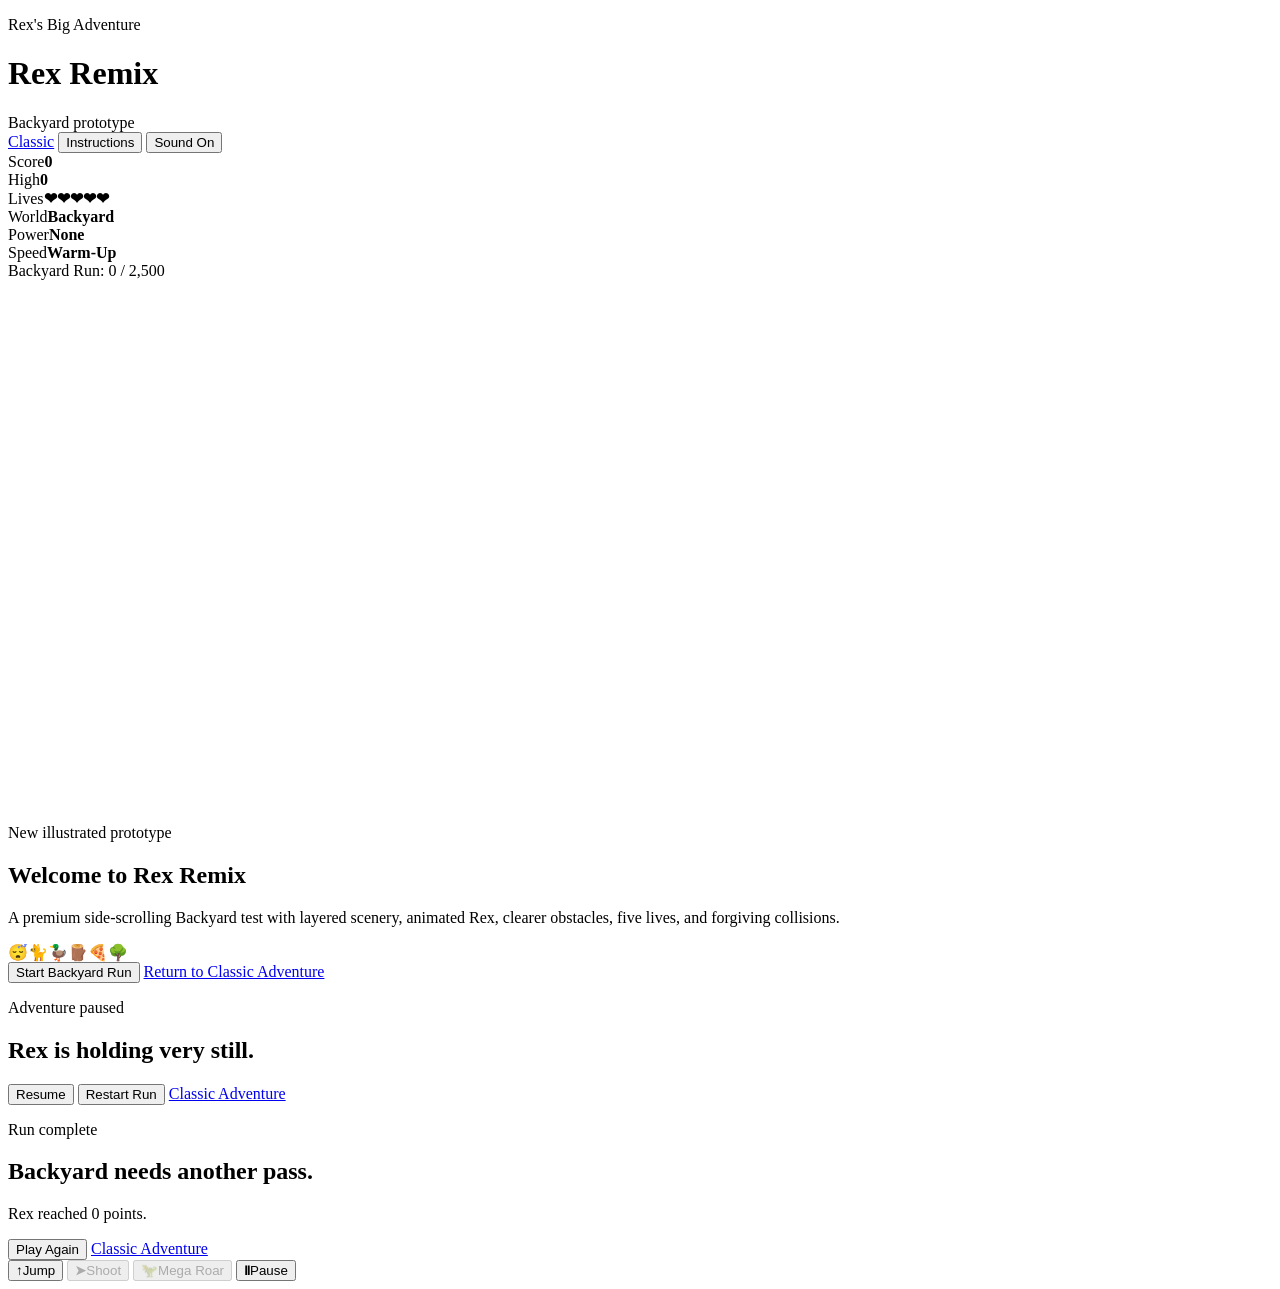
==== remix/index.html @ 576f254c "Add Rex Remix prototype page" ====
<!doctype html>
<html lang="en">
<head>
  <meta charset="utf-8">
  <meta name="viewport" content="width=device-width,initial-scale=1,maximum-scale=1,viewport-fit=cover">
  <meta name="theme-color" content="#08213a">
  <meta name="apple-mobile-web-app-capable" content="yes">
  <meta name="apple-mobile-web-app-status-bar-style" content="black-translucent">
  <meta name="description" content="Rex Remix is a premium illustrated side-scrolling adventure in the Dino Cat Dash universe.">
  <link rel="stylesheet" href="./remix.css?v=0.1.0">
  <title>Dino Cat Dash: Rex Remix</title>
</head>
<body>
  <main class="remix-shell">
    <header class="remix-top">
      <div class="brand">
        <p>Rex's Big Adventure</p>
        <h1>Rex Remix</h1>
        <span>Backyard prototype</span>
      </div>
      <div class="top-actions">
        <a class="classic-link" href="../">Classic</a>
        <button id="instructionsBtn" type="button" aria-haspopup="dialog">Instructions</button>
        <button id="soundBtn" type="button" aria-pressed="true">Sound On</button>
      </div>
    </header>

    <section class="remix-hud" aria-label="Game status">
      <div><span>Score</span><strong id="score">0</strong></div>
      <div><span>High</span><strong id="high">0</strong></div>
      <div><span>Lives</span><strong id="lives" aria-label="5 lives">❤❤❤❤❤</strong></div>
      <div><span>World</span><strong>Backyard</strong></div>
      <div><span>Power</span><strong id="power">None</strong></div>
      <div><span>Speed</span><strong id="speed">Warm-Up</strong></div>
    </section>

    <section class="mission" aria-label="Prototype progress">
      <div><span id="missionText">Backyard Run: 0 / 2,500</span><b><i id="missionBar"></i></b></div>
    </section>

    <section class="game-frame">
      <canvas id="remixGame" width="960" height="540" aria-label="Rex Remix side-scrolling game"></canvas>

      <div id="startOverlay" class="overlay visible">
        <section class="overlay-card hero-card">
          <span class="new-badge">New illustrated prototype</span>
          <h2>Welcome to Rex Remix</h2>
          <p>A premium side-scrolling Backyard test with layered scenery, animated Rex, clearer obstacles, five lives, and forgiving collisions.</p>
          <div class="preview-row" aria-hidden="true">
            <span>😴🐈</span><span>🦆</span><span>🪵</span><span>🍕</span><span>🌳</span>
          </div>
          <button id="startBtn" class="primary" type="button">Start Backyard Run</button>
          <a href="../" class="secondary-link">Return to Classic Adventure</a>
        </section>
      </div>

      <div id="pauseOverlay" class="overlay">
        <section class="overlay-card compact">
          <p class="eyebrow">Adventure paused</p>
          <h2>Rex is holding very still.</h2>
          <button id="resumeBtn" class="primary" type="button">Resume</button>
          <button id="restartBtn" class="secondary" type="button">Restart Run</button>
          <a href="../" class="secondary-link">Classic Adventure</a>
        </section>
      </div>

      <div id="gameOverOverlay" class="overlay">
        <section class="overlay-card compact">
          <p class="eyebrow">Run complete</p>
          <h2 id="gameOverTitle">Backyard needs another pass.</h2>
          <p id="gameOverMessage">Rex reached 0 points.</p>
          <button id="playAgainBtn" class="primary" type="button">Play Again</button>
          <a href="../" class="secondary-link">Classic Adventure</a>
        </section>
      </div>

      <div id="toast" class="toast" role="status" aria-live="polite"></div>
    </section>

    <section class="remix-controls" aria-label="Game controls">
      <button id="jumpBtn" type="button"><b>↑</b><span>Jump</span></button>
      <button id="shootBtn" type="button" disabled><b>➤</b><span>Shoot</span></button>
      <button id="roarBtn" class="roar" type="button" disabled><b>🦖</b><span>Mega Roar</span></button>
      <button id="pauseBtn" class="pause" type="button"><b>Ⅱ</b><span>Pause</span></button>
    </section>
  </main>

  <dialog id="instructionsDialog">
    <div class="dialog-head">
      <div><p>Rex Remix prototype</p><h2>How to Play</h2></div>
      <button id="closeInstructionsBtn" type="button" aria-label="Close instructions">×</button>
    </div>
    <div class="instruction-grid">
      <article><b>1</b><div><h3>Jump</h3><p>Tap for a normal jump. Hold briefly for extra height. The collision area is smaller than Rex's artwork.</p></div></article>
      <article><b>2</b><div><h3>Obstacles</h3><p>Sleeping cats and ducks are low. Stumps and pizza are medium. Trees require an early, held jump.</p></div></article>
      <article><b>3</b><div><h3>Power Orbs</h3><p>Blue grants a shield. Green grants laser shots. Gold charges Mega Roar.</p></div></article>
      <article><b>4</b><div><h3>Five Lives</h3><p>After a hit, Rex flashes and receives two seconds of protection so one mistake does not remove several lives.</p></div></article>
    </div>
    <button id="dialogPlayBtn" class="primary" type="button">Play Rex Remix</button>
  </dialog>

  <script src="./remix.js?v=0.1.0"></script>
</body>
</html>
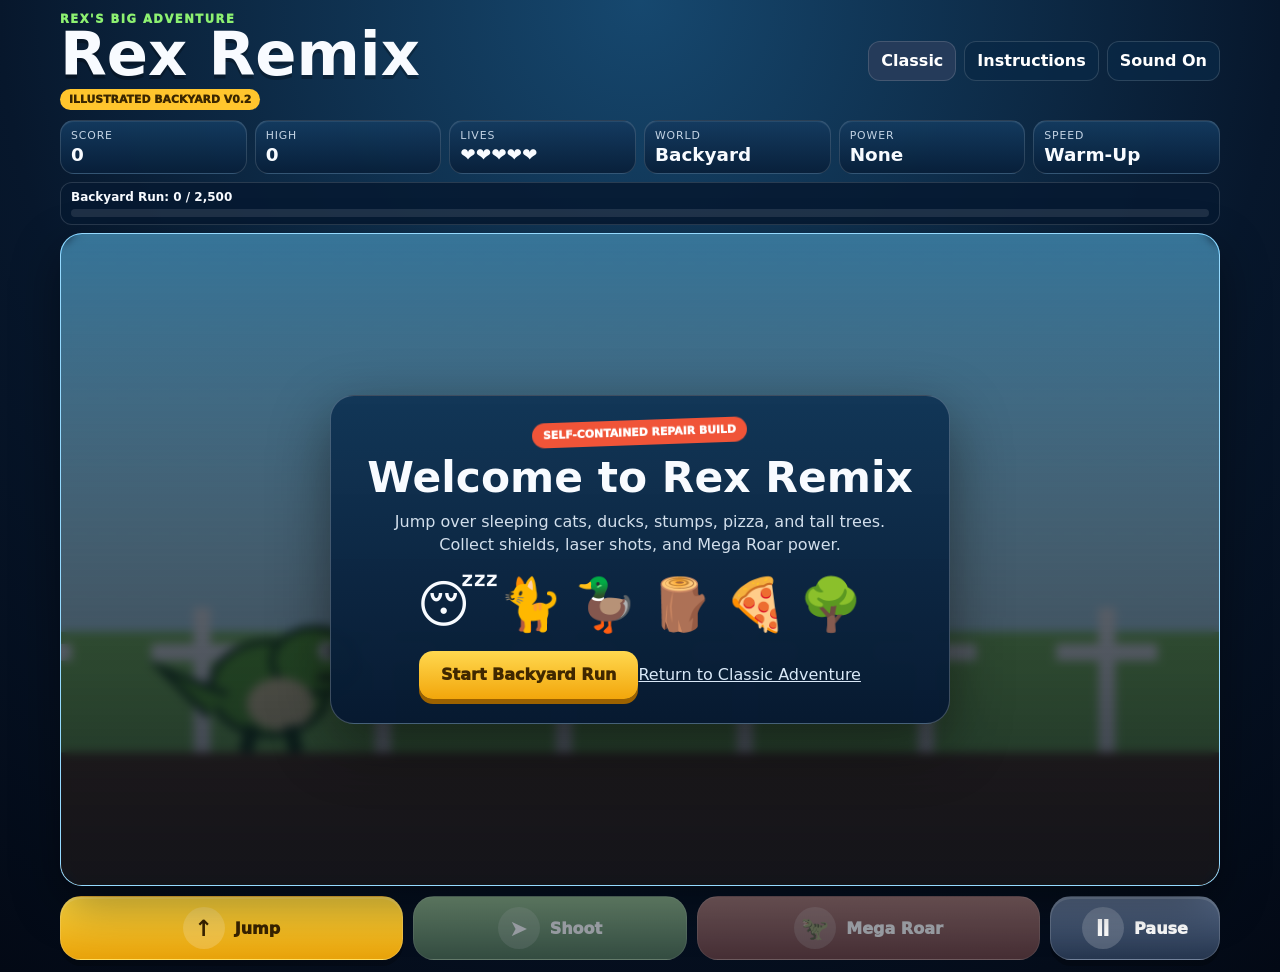
==== commit eb6f02cb: "Load Rex Remix repair build v0.2" ====
--- a/remix/index.html
+++ b/remix/index.html
@@ -6,99 +6,30 @@
   <meta name="theme-color" content="#08213a">
   <meta name="apple-mobile-web-app-capable" content="yes">
   <meta name="apple-mobile-web-app-status-bar-style" content="black-translucent">
-  <meta name="description" content="Rex Remix is a premium illustrated side-scrolling adventure in the Dino Cat Dash universe.">
-  <link rel="stylesheet" href="./remix.css?v=0.1.0">
+  <meta name="description" content="Rex Remix is a self-contained illustrated side-scrolling adventure in the Dino Cat Dash universe.">
+  <link rel="stylesheet" href="./remix.css?v=0.2.0">
   <title>Dino Cat Dash: Rex Remix</title>
 </head>
 <body>
   <main class="remix-shell">
     <header class="remix-top">
-      <div class="brand">
-        <p>Rex's Big Adventure</p>
-        <h1>Rex Remix</h1>
-        <span>Backyard prototype</span>
-      </div>
-      <div class="top-actions">
-        <a class="classic-link" href="../">Classic</a>
-        <button id="instructionsBtn" type="button" aria-haspopup="dialog">Instructions</button>
-        <button id="soundBtn" type="button" aria-pressed="true">Sound On</button>
-      </div>
+      <div class="brand"><p>Rex's Big Adventure</p><h1>Rex Remix</h1><span>Illustrated Backyard v0.2</span></div>
+      <div class="top-actions"><a class="classic-link" href="../">Classic</a><button id="instructionsBtn" type="button">Instructions</button><button id="soundBtn" type="button" aria-pressed="true">Sound On</button></div>
     </header>
-
     <section class="remix-hud" aria-label="Game status">
-      <div><span>Score</span><strong id="score">0</strong></div>
-      <div><span>High</span><strong id="high">0</strong></div>
-      <div><span>Lives</span><strong id="lives" aria-label="5 lives">❤❤❤❤❤</strong></div>
-      <div><span>World</span><strong>Backyard</strong></div>
-      <div><span>Power</span><strong id="power">None</strong></div>
-      <div><span>Speed</span><strong id="speed">Warm-Up</strong></div>
+      <div><span>Score</span><strong id="score">0</strong></div><div><span>High</span><strong id="high">0</strong></div><div><span>Lives</span><strong id="lives">❤❤❤❤❤</strong></div><div><span>World</span><strong>Backyard</strong></div><div><span>Power</span><strong id="power">None</strong></div><div><span>Speed</span><strong id="speed">Warm-Up</strong></div>
     </section>
-
-    <section class="mission" aria-label="Prototype progress">
-      <div><span id="missionText">Backyard Run: 0 / 2,500</span><b><i id="missionBar"></i></b></div>
-    </section>
-
+    <section class="mission"><div><span id="missionText">Backyard Run: 0 / 2,500</span><b><i id="missionBar"></i></b></div></section>
     <section class="game-frame">
       <canvas id="remixGame" width="960" height="540" aria-label="Rex Remix side-scrolling game"></canvas>
-
-      <div id="startOverlay" class="overlay visible">
-        <section class="overlay-card hero-card">
-          <span class="new-badge">New illustrated prototype</span>
-          <h2>Welcome to Rex Remix</h2>
-          <p>A premium side-scrolling Backyard test with layered scenery, animated Rex, clearer obstacles, five lives, and forgiving collisions.</p>
-          <div class="preview-row" aria-hidden="true">
-            <span>😴🐈</span><span>🦆</span><span>🪵</span><span>🍕</span><span>🌳</span>
-          </div>
-          <button id="startBtn" class="primary" type="button">Start Backyard Run</button>
-          <a href="../" class="secondary-link">Return to Classic Adventure</a>
-        </section>
-      </div>
-
-      <div id="pauseOverlay" class="overlay">
-        <section class="overlay-card compact">
-          <p class="eyebrow">Adventure paused</p>
-          <h2>Rex is holding very still.</h2>
-          <button id="resumeBtn" class="primary" type="button">Resume</button>
-          <button id="restartBtn" class="secondary" type="button">Restart Run</button>
-          <a href="../" class="secondary-link">Classic Adventure</a>
-        </section>
-      </div>
-
-      <div id="gameOverOverlay" class="overlay">
-        <section class="overlay-card compact">
-          <p class="eyebrow">Run complete</p>
-          <h2 id="gameOverTitle">Backyard needs another pass.</h2>
-          <p id="gameOverMessage">Rex reached 0 points.</p>
-          <button id="playAgainBtn" class="primary" type="button">Play Again</button>
-          <a href="../" class="secondary-link">Classic Adventure</a>
-        </section>
-      </div>
-
+      <div id="startOverlay" class="overlay visible"><section class="overlay-card hero-card"><span class="new-badge">Self-contained repair build</span><h2>Welcome to Rex Remix</h2><p>Jump over sleeping cats, ducks, stumps, pizza, and tall trees. Collect shields, laser shots, and Mega Roar power.</p><div class="preview-row" aria-hidden="true"><span>😴🐈</span><span>🦆</span><span>🪵</span><span>🍕</span><span>🌳</span></div><button id="startBtn" class="primary" type="button">Start Backyard Run</button><a href="../" class="secondary-link">Return to Classic Adventure</a></section></div>
+      <div id="pauseOverlay" class="overlay"><section class="overlay-card compact"><p class="eyebrow">Adventure paused</p><h2>Rex is holding very still.</h2><button id="resumeBtn" class="primary" type="button">Resume</button><button id="restartBtn" class="secondary" type="button">Restart Run</button><a href="../" class="secondary-link">Classic Adventure</a></section></div>
+      <div id="gameOverOverlay" class="overlay"><section class="overlay-card compact"><p class="eyebrow">Run complete</p><h2 id="gameOverTitle">Backyard needs another pass.</h2><p id="gameOverMessage">Rex reached 0 points.</p><button id="playAgainBtn" class="primary" type="button">Play Again</button><a href="../" class="secondary-link">Classic Adventure</a></section></div>
       <div id="toast" class="toast" role="status" aria-live="polite"></div>
     </section>
-
-    <section class="remix-controls" aria-label="Game controls">
-      <button id="jumpBtn" type="button"><b>↑</b><span>Jump</span></button>
-      <button id="shootBtn" type="button" disabled><b>➤</b><span>Shoot</span></button>
-      <button id="roarBtn" class="roar" type="button" disabled><b>🦖</b><span>Mega Roar</span></button>
-      <button id="pauseBtn" class="pause" type="button"><b>Ⅱ</b><span>Pause</span></button>
-    </section>
+    <section class="remix-controls" aria-label="Game controls"><button id="jumpBtn" type="button"><b>↑</b><span>Jump</span></button><button id="shootBtn" type="button" disabled><b>➤</b><span>Shoot</span></button><button id="roarBtn" class="roar" type="button" disabled><b>🦖</b><span>Mega Roar</span></button><button id="pauseBtn" class="pause" type="button"><b>Ⅱ</b><span>Pause</span></button></section>
   </main>
-
-  <dialog id="instructionsDialog">
-    <div class="dialog-head">
-      <div><p>Rex Remix prototype</p><h2>How to Play</h2></div>
-      <button id="closeInstructionsBtn" type="button" aria-label="Close instructions">×</button>
-    </div>
-    <div class="instruction-grid">
-      <article><b>1</b><div><h3>Jump</h3><p>Tap for a normal jump. Hold briefly for extra height. The collision area is smaller than Rex's artwork.</p></div></article>
-      <article><b>2</b><div><h3>Obstacles</h3><p>Sleeping cats and ducks are low. Stumps and pizza are medium. Trees require an early, held jump.</p></div></article>
-      <article><b>3</b><div><h3>Power Orbs</h3><p>Blue grants a shield. Green grants laser shots. Gold charges Mega Roar.</p></div></article>
-      <article><b>4</b><div><h3>Five Lives</h3><p>After a hit, Rex flashes and receives two seconds of protection so one mistake does not remove several lives.</p></div></article>
-    </div>
-    <button id="dialogPlayBtn" class="primary" type="button">Play Rex Remix</button>
-  </dialog>
-
-  <script src="./remix.js?v=0.1.0"></script>
+  <dialog id="instructionsDialog"><div class="dialog-head"><div><p>Rex Remix v0.2</p><h2>How to Play</h2></div><button id="closeInstructionsBtn" type="button" aria-label="Close instructions">×</button></div><div class="instruction-grid"><article><b>1</b><div><h3>Jump</h3><p>Tap or press Space. Hold briefly for extra height.</p></div></article><article><b>2</b><div><h3>Obstacles</h3><p>Clear cats, ducks, stumps, pizza, and tall trees.</p></div></article><article><b>3</b><div><h3>Power Orbs</h3><p>Blue grants a shield, green grants lasers, and red charges Mega Roar.</p></div></article><article><b>4</b><div><h3>Five Lives</h3><p>After a hit, Rex receives two seconds of protection.</p></div></article></div><button id="dialogPlayBtn" class="primary" type="button">Play Rex Remix</button></dialog>
+  <script src="./remix.js?v=0.2.0"></script>
 </body>
 </html>
--- a/remix/remix.css
+++ b/remix/remix.css
@@ -0,0 +1,102 @@
+:root{
+  color-scheme:dark;
+  --navy:#071b34;
+  --panel:#0d2b4c;
+  --panel2:#123a60;
+  --line:rgba(255,255,255,.14);
+  --gold:#ffc52d;
+  --green:#55d646;
+  --red:#ee5748;
+  --ink:#f8fbff;
+  --muted:#c3d3e4;
+}
+*{box-sizing:border-box}
+html,body{margin:0;min-height:100%;background:radial-gradient(circle at top,#16486f 0,#07172c 55%,#030915 100%);font-family:Nunito,system-ui,-apple-system,BlinkMacSystemFont,"Segoe UI",sans-serif;color:var(--ink);overscroll-behavior:none}
+button,a{font:inherit}
+button{cursor:pointer}
+.remix-shell{width:min(1180px,100%);margin:auto;padding:12px max(10px,env(safe-area-inset-left)) calc(12px + env(safe-area-inset-bottom))}
+.remix-top{display:flex;align-items:center;justify-content:space-between;gap:16px;margin-bottom:10px}
+.brand p{margin:0;color:#8df171;font-weight:950;text-transform:uppercase;letter-spacing:.13em;font-size:.72rem}
+.brand h1{margin:0;font-size:clamp(2rem,5vw,3.8rem);line-height:.95;text-shadow:0 4px 0 rgba(0,0,0,.26)}
+.brand span{display:inline-block;margin-top:5px;padding:4px 9px;border-radius:999px;background:#ffc52d;color:#3a2600;font-size:.68rem;font-weight:950;text-transform:uppercase}
+.top-actions{display:flex;align-items:center;gap:8px;flex-wrap:wrap;justify-content:flex-end}
+.top-actions button,.classic-link{min-height:40px;padding:8px 12px;border:1px solid var(--line);border-radius:12px;background:rgba(10,40,70,.78);color:#fff;text-decoration:none;font-weight:850}
+.classic-link{display:grid;place-items:center;background:#253b5a}
+.remix-hud{display:grid;grid-template-columns:repeat(6,1fr);gap:8px;margin-bottom:8px}
+.remix-hud>div{min-width:0;padding:8px 10px;border:1px solid var(--line);border-radius:14px;background:linear-gradient(180deg,rgba(20,59,96,.94),rgba(8,31,57,.94));box-shadow:inset 0 1px rgba(255,255,255,.08)}
+.remix-hud span{display:block;color:var(--muted);font-size:.68rem;text-transform:uppercase;letter-spacing:.08em}
+.remix-hud strong{display:block;overflow:hidden;text-overflow:ellipsis;white-space:nowrap;margin-top:2px;font-size:clamp(.88rem,2vw,1.15rem)}
+.mission{margin-bottom:8px;padding:7px 10px;border-radius:12px;background:rgba(6,26,49,.88);border:1px solid var(--line)}
+.mission span{display:block;margin-bottom:5px;font-size:.75rem;font-weight:850}
+.mission b{display:block;height:8px;overflow:hidden;border-radius:999px;background:rgba(255,255,255,.1)}
+.mission i{display:block;width:0;height:100%;background:linear-gradient(90deg,#55e176,#e8f65d);transition:width .15s linear}
+.game-frame{position:relative;overflow:hidden;border:1px solid rgba(255,255,255,.22);border-radius:22px;background:#77cfff;box-shadow:0 18px 48px rgba(0,0,0,.4)}
+canvas{display:block;width:100%;height:auto;touch-action:none}
+.overlay{position:absolute;inset:0;z-index:10;display:none;place-items:center;padding:18px;background:linear-gradient(180deg,rgba(3,13,27,.45),rgba(2,10,23,.82));backdrop-filter:blur(5px)}
+.overlay.visible{display:grid}
+.overlay-card{width:min(620px,94%);padding:24px;border:1px solid rgba(255,255,255,.22);border-radius:24px;background:linear-gradient(180deg,rgba(16,52,86,.96),rgba(6,25,49,.98));box-shadow:0 20px 60px rgba(0,0,0,.45);text-align:center}
+.overlay-card.compact{width:min(430px,94%)}
+.overlay-card h2{margin:8px 0;font-size:clamp(1.65rem,5vw,2.65rem)}
+.overlay-card p{margin:7px auto 17px;max-width:52ch;color:#d2dfec;line-height:1.45}
+.new-badge{display:inline-block;padding:6px 11px;border-radius:999px;background:#f05438;color:white;font-weight:950;text-transform:uppercase;font-size:.68rem;transform:rotate(-2deg)}
+.preview-row{display:flex;justify-content:center;gap:11px;margin:16px 0;font-size:clamp(1.9rem,6vw,3.2rem)}
+.primary,.secondary{min-height:48px;padding:11px 22px;border-radius:14px;font-weight:950}
+.primary{border:0;background:linear-gradient(180deg,#ffd84f,#f2a60b);color:#402800;box-shadow:0 5px 0 #9c6200}
+.secondary{border:1px solid var(--line);background:#183b61;color:white}
+.secondary-link{display:inline-block;margin-top:14px;color:#d9e9f8}
+.eyebrow{margin:0!important;color:#86ef78!important;text-transform:uppercase;font-size:.7rem;font-weight:950;letter-spacing:.12em}
+.toast{position:absolute;left:50%;bottom:18px;z-index:8;max-width:85%;transform:translate(-50%,18px);opacity:0;padding:9px 15px;border-radius:999px;background:rgba(6,24,47,.93);border:1px solid rgba(255,255,255,.2);font-weight:900;transition:.2s;pointer-events:none}
+.toast.show{opacity:1;transform:translate(-50%,0)}
+.remix-controls{display:grid;grid-template-columns:1.25fr 1fr 1.25fr .62fr;gap:10px;margin-top:10px}
+.remix-controls button{display:flex;align-items:center;justify-content:center;gap:10px;min-height:64px;border:1px solid rgba(255,255,255,.17);border-radius:21px;color:#fff;font-weight:950;box-shadow:inset 0 2px rgba(255,255,255,.15),0 6px 0 rgba(0,0,0,.22)}
+.remix-controls button b{display:grid;place-items:center;width:42px;height:42px;border-radius:50%;background:rgba(255,255,255,.18);font-size:1.4rem}
+#jumpBtn{background:linear-gradient(180deg,#ffd83f,#e8a20a);color:#392300}
+#shootBtn{background:linear-gradient(180deg,#64d44e,#278b33)}
+#roarBtn{background:linear-gradient(180deg,#ee695b,#b93431)}
+#pauseBtn{background:linear-gradient(180deg,#566987,#26364f)}
+.remix-controls button:disabled{filter:grayscale(.65);opacity:.58;box-shadow:none}
+dialog{width:min(840px,calc(100% - 24px));max-height:calc(100dvh - 24px);overflow:auto;border:1px solid rgba(255,255,255,.22);border-radius:24px;background:linear-gradient(180deg,#123b61,#071b35);color:#fff;padding:18px}
+dialog::backdrop{background:rgba(2,8,18,.86);backdrop-filter:blur(5px)}
+.dialog-head{display:flex;justify-content:space-between;gap:12px;align-items:start}
+.dialog-head p{margin:0;color:#80ec70;text-transform:uppercase;font-weight:900;font-size:.7rem}
+.dialog-head h2{margin:2px 0 12px;font-size:2rem}
+.dialog-head button{width:44px;height:44px;border:1px solid var(--line);border-radius:50%;background:#203e61;color:white;font-size:1.8rem}
+.instruction-grid{display:grid;grid-template-columns:1fr 1fr;gap:10px;margin:8px 0 16px}
+.instruction-grid article{display:flex;gap:11px;padding:12px;border:1px solid var(--line);border-radius:15px;background:rgba(255,255,255,.05)}
+.instruction-grid article>b{display:grid;place-items:center;flex:0 0 36px;width:36px;height:36px;border-radius:50%;background:#ffd047;color:#402800}
+.instruction-grid h3{margin:0}
+.instruction-grid p{margin:4px 0 0;color:#d1deeb;line-height:1.35}
+@media(max-width:760px){
+  .remix-shell{padding-top:6px}
+  .brand span,.release-copy{display:none}
+  .remix-top{align-items:flex-start}
+  .brand h1{font-size:2rem}
+  .top-actions button,.classic-link{min-height:36px;padding:7px 9px;font-size:.75rem}
+  .remix-hud{grid-template-columns:repeat(3,1fr)}
+  .remix-hud>div{padding:6px 8px}
+  .remix-hud span{font-size:.55rem}
+  .remix-hud strong{font-size:.82rem}
+  .mission{padding:5px 8px}
+  .mission span{font-size:.64rem}
+  .game-frame{border-radius:14px}
+  .remix-controls{grid-template-columns:1.2fr 1fr 1.2fr .7fr;gap:6px}
+  .remix-controls button{min-height:50px;border-radius:15px;gap:5px;font-size:.78rem}
+  .remix-controls button b{width:32px;height:32px;font-size:1rem}
+  .overlay{padding:8px}
+  .overlay-card{padding:15px}
+  .preview-row{margin:8px 0}
+  .instruction-grid{grid-template-columns:1fr}
+}
+@media(orientation:landscape) and (max-height:650px){
+  .remix-top{margin-bottom:4px}
+  .brand p,.brand span{display:none}
+  .brand h1{font-size:1.7rem}
+  .remix-hud{margin-bottom:4px}
+  .remix-hud>div{padding:4px 7px}
+  .mission{margin-bottom:4px;padding:4px 7px}
+  .remix-controls{margin-top:5px}
+  .remix-controls button{min-height:45px}
+  .overlay-card{padding:12px}
+  .overlay-card p{margin:4px auto 8px}
+  .preview-row{display:none}
+}
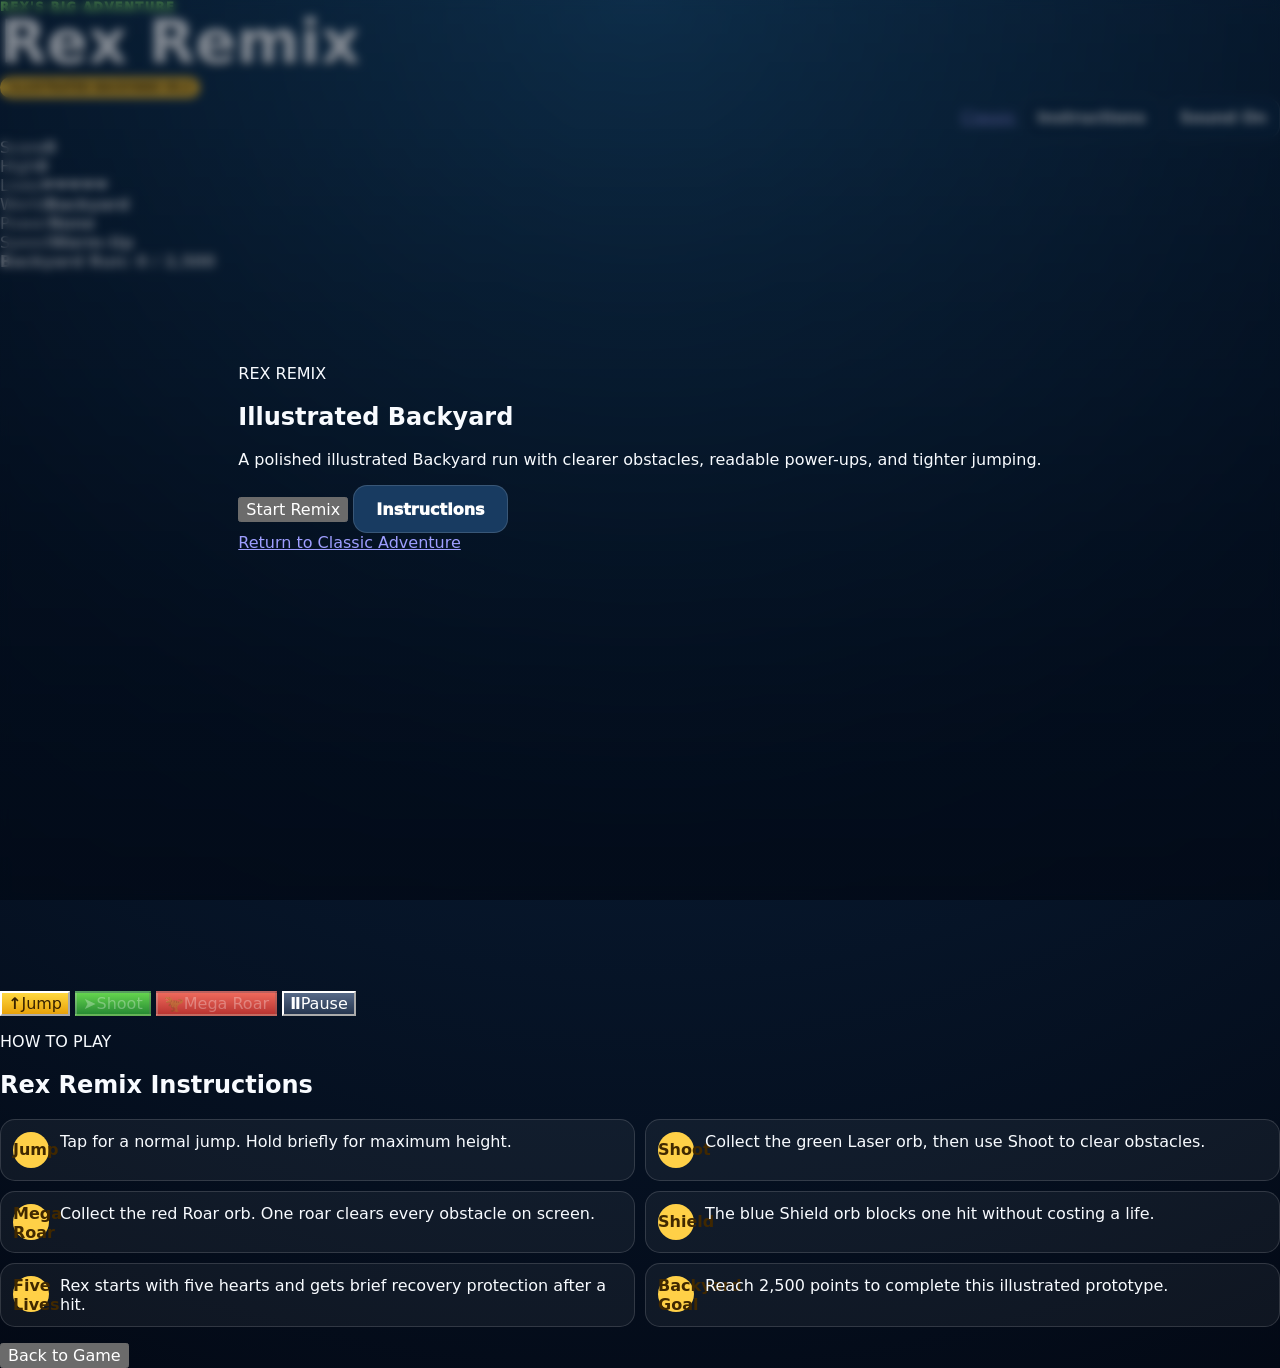
==== commit eb97a36d: "Build Rex Remix v0.3 interface" ====
--- a/remix/index.html
+++ b/remix/index.html
@@ -6,30 +6,79 @@
   <meta name="theme-color" content="#08213a">
   <meta name="apple-mobile-web-app-capable" content="yes">
   <meta name="apple-mobile-web-app-status-bar-style" content="black-translucent">
-  <meta name="description" content="Rex Remix is a self-contained illustrated side-scrolling adventure in the Dino Cat Dash universe.">
-  <link rel="stylesheet" href="./remix.css?v=0.2.0">
   <title>Dino Cat Dash: Rex Remix</title>
+  <link rel="stylesheet" href="remix.css?v=0.3.0">
 </head>
 <body>
-  <main class="remix-shell">
-    <header class="remix-top">
-      <div class="brand"><p>Rex's Big Adventure</p><h1>Rex Remix</h1><span>Illustrated Backyard v0.2</span></div>
-      <div class="top-actions"><a class="classic-link" href="../">Classic</a><button id="instructionsBtn" type="button">Instructions</button><button id="soundBtn" type="button" aria-pressed="true">Sound On</button></div>
+  <main class="shell">
+    <header class="topbar">
+      <div class="brand">
+        <p>Rex's Big Adventure</p>
+        <h1>Rex Remix</h1>
+        <span>Illustrated Backyard v0.3</span>
+      </div>
+      <div class="top-actions">
+        <a href="../">Classic</a>
+        <button id="instructionsBtn" type="button">Instructions</button>
+        <button id="soundBtn" type="button" aria-pressed="true">Sound On</button>
+      </div>
     </header>
-    <section class="remix-hud" aria-label="Game status">
-      <div><span>Score</span><strong id="score">0</strong></div><div><span>High</span><strong id="high">0</strong></div><div><span>Lives</span><strong id="lives">❤❤❤❤❤</strong></div><div><span>World</span><strong>Backyard</strong></div><div><span>Power</span><strong id="power">None</strong></div><div><span>Speed</span><strong id="speed">Warm-Up</strong></div>
+
+    <section class="hud" aria-label="Game status">
+      <div><span>Score</span><strong id="score">0</strong></div>
+      <div><span>High</span><strong id="high">0</strong></div>
+      <div><span>Lives</span><strong id="lives" aria-label="5 lives">❤❤❤❤❤</strong></div>
+      <div><span>World</span><strong>Backyard</strong></div>
+      <div><span>Power</span><strong id="power">None</strong></div>
+      <div><span>Speed</span><strong id="speed">Warm-Up</strong></div>
     </section>
-    <section class="mission"><div><span id="missionText">Backyard Run: 0 / 2,500</span><b><i id="missionBar"></i></b></div></section>
-    <section class="game-frame">
-      <canvas id="remixGame" width="960" height="540" aria-label="Rex Remix side-scrolling game"></canvas>
-      <div id="startOverlay" class="overlay visible"><section class="overlay-card hero-card"><span class="new-badge">Self-contained repair build</span><h2>Welcome to Rex Remix</h2><p>Jump over sleeping cats, ducks, stumps, pizza, and tall trees. Collect shields, laser shots, and Mega Roar power.</p><div class="preview-row" aria-hidden="true"><span>😴🐈</span><span>🦆</span><span>🪵</span><span>🍕</span><span>🌳</span></div><button id="startBtn" class="primary" type="button">Start Backyard Run</button><a href="../" class="secondary-link">Return to Classic Adventure</a></section></div>
-      <div id="pauseOverlay" class="overlay"><section class="overlay-card compact"><p class="eyebrow">Adventure paused</p><h2>Rex is holding very still.</h2><button id="resumeBtn" class="primary" type="button">Resume</button><button id="restartBtn" class="secondary" type="button">Restart Run</button><a href="../" class="secondary-link">Classic Adventure</a></section></div>
-      <div id="gameOverOverlay" class="overlay"><section class="overlay-card compact"><p class="eyebrow">Run complete</p><h2 id="gameOverTitle">Backyard needs another pass.</h2><p id="gameOverMessage">Rex reached 0 points.</p><button id="playAgainBtn" class="primary" type="button">Play Again</button><a href="../" class="secondary-link">Classic Adventure</a></section></div>
-      <div id="toast" class="toast" role="status" aria-live="polite"></div>
+
+    <section class="progress-wrap">
+      <div class="progress-label"><strong id="progressText">Backyard Run: 0 / 2,500</strong></div>
+      <div class="progress"><i id="progressBar"></i></div>
     </section>
-    <section class="remix-controls" aria-label="Game controls"><button id="jumpBtn" type="button"><b>↑</b><span>Jump</span></button><button id="shootBtn" type="button" disabled><b>➤</b><span>Shoot</span></button><button id="roarBtn" class="roar" type="button" disabled><b>🦖</b><span>Mega Roar</span></button><button id="pauseBtn" class="pause" type="button"><b>Ⅱ</b><span>Pause</span></button></section>
+
+    <section class="stage">
+      <canvas id="game" width="960" height="540" aria-label="Rex Remix game"></canvas>
+      <div id="toast" class="toast" aria-live="polite"></div>
+      <div id="overlay" class="overlay visible">
+        <div class="panel">
+          <p class="kicker">REX REMIX</p>
+          <h2 id="overlayTitle">Illustrated Backyard</h2>
+          <p id="overlayMessage">A polished illustrated Backyard run with clearer obstacles, readable power-ups, and tighter jumping.</p>
+          <div class="menu-actions">
+            <button id="startBtn" type="button">Start Remix</button>
+            <button id="overlayInstructionsBtn" class="secondary" type="button">Instructions</button>
+          </div>
+          <a class="back-link" href="../">Return to Classic Adventure</a>
+        </div>
+      </div>
+    </section>
+
+    <section class="controls" aria-label="Game controls">
+      <button id="jumpBtn" class="jump" type="button"><b>↑</b><span>Jump</span></button>
+      <button id="shootBtn" class="shoot" type="button" disabled><b>➤</b><span>Shoot</span></button>
+      <button id="roarBtn" class="roar" type="button" disabled><b>🦖</b><span>Mega Roar</span></button>
+      <button id="pauseBtn" class="pause" type="button"><b>Ⅱ</b><span>Pause</span></button>
+    </section>
   </main>
-  <dialog id="instructionsDialog"><div class="dialog-head"><div><p>Rex Remix v0.2</p><h2>How to Play</h2></div><button id="closeInstructionsBtn" type="button" aria-label="Close instructions">×</button></div><div class="instruction-grid"><article><b>1</b><div><h3>Jump</h3><p>Tap or press Space. Hold briefly for extra height.</p></div></article><article><b>2</b><div><h3>Obstacles</h3><p>Clear cats, ducks, stumps, pizza, and tall trees.</p></div></article><article><b>3</b><div><h3>Power Orbs</h3><p>Blue grants a shield, green grants lasers, and red charges Mega Roar.</p></div></article><article><b>4</b><div><h3>Five Lives</h3><p>After a hit, Rex receives two seconds of protection.</p></div></article></div><button id="dialogPlayBtn" class="primary" type="button">Play Rex Remix</button></dialog>
-  <script src="./remix.js?v=0.2.0"></script>
+
+  <section id="instructions" class="modal hidden" role="dialog" aria-modal="true" aria-labelledby="instructionsTitle">
+    <div class="modal-panel">
+      <p class="kicker">HOW TO PLAY</p>
+      <h2 id="instructionsTitle">Rex Remix Instructions</h2>
+      <div class="instruction-grid">
+        <article><b>Jump</b><span>Tap for a normal jump. Hold briefly for maximum height.</span></article>
+        <article><b>Shoot</b><span>Collect the green Laser orb, then use Shoot to clear obstacles.</span></article>
+        <article><b>Mega Roar</b><span>Collect the red Roar orb. One roar clears every obstacle on screen.</span></article>
+        <article><b>Shield</b><span>The blue Shield orb blocks one hit without costing a life.</span></article>
+        <article><b>Five Lives</b><span>Rex starts with five hearts and gets brief recovery protection after a hit.</span></article>
+        <article><b>Backyard Goal</b><span>Reach 2,500 points to complete this illustrated prototype.</span></article>
+      </div>
+      <button id="closeInstructionsBtn" type="button">Back to Game</button>
+    </div>
+  </section>
+
+  <script src="remix-game.js?v=0.3.0"></script>
 </body>
 </html>
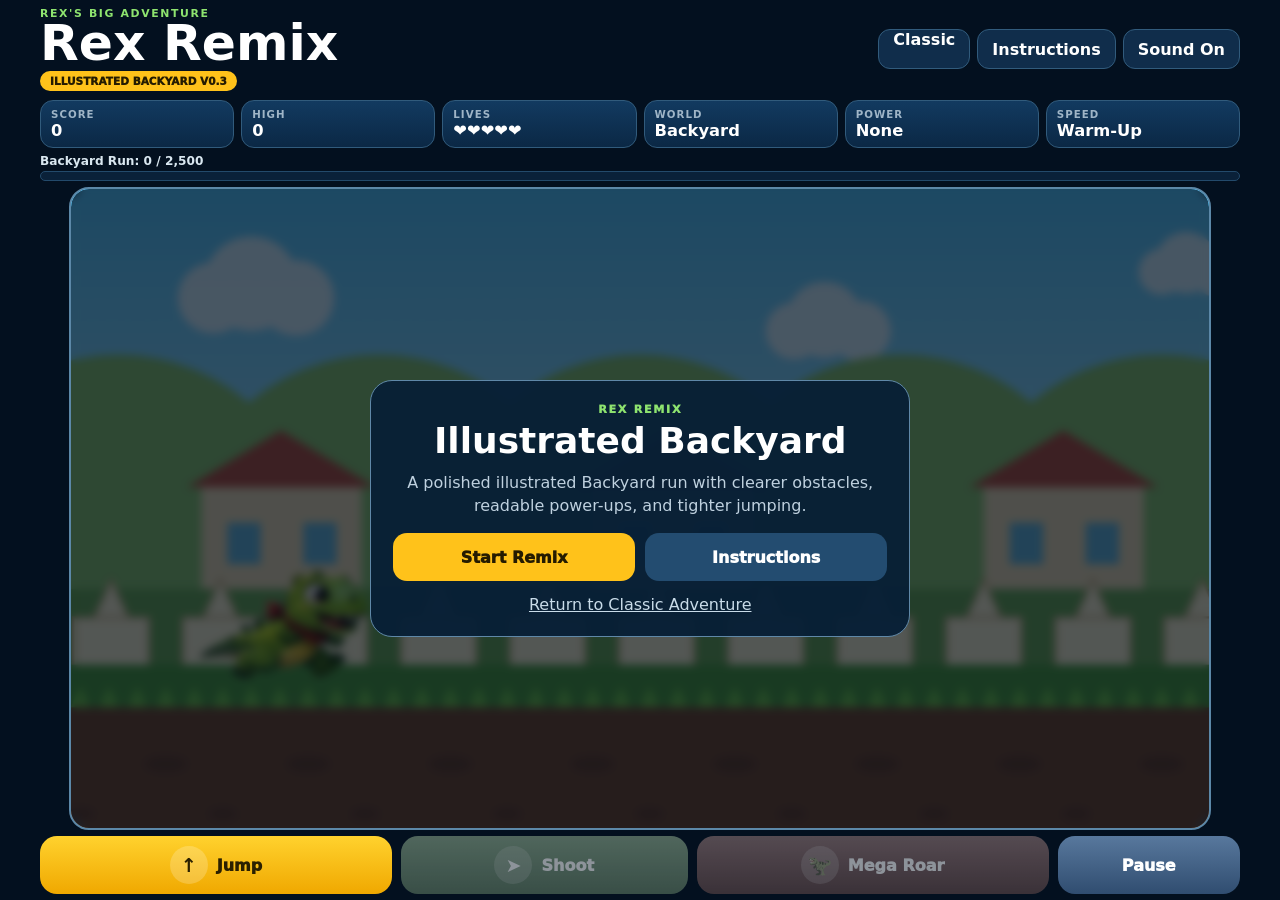
==== commit cbcbde93: "Load Rex Remix v0.3 game script" ====
--- a/remix/index.html
+++ b/remix/index.html
@@ -79,6 +79,6 @@
     </div>
   </section>
 
-  <script src="remix-game.js?v=0.3.0"></script>
+  <script src="remix.js?v=0.3.0"></script>
 </body>
 </html>
--- a/remix/remix.css
+++ b/remix/remix.css
@@ -1,102 +1,10 @@
-:root{
-  color-scheme:dark;
-  --navy:#071b34;
-  --panel:#0d2b4c;
-  --panel2:#123a60;
-  --line:rgba(255,255,255,.14);
-  --gold:#ffc52d;
-  --green:#55d646;
-  --red:#ee5748;
-  --ink:#f8fbff;
-  --muted:#c3d3e4;
-}
-*{box-sizing:border-box}
-html,body{margin:0;min-height:100%;background:radial-gradient(circle at top,#16486f 0,#07172c 55%,#030915 100%);font-family:Nunito,system-ui,-apple-system,BlinkMacSystemFont,"Segoe UI",sans-serif;color:var(--ink);overscroll-behavior:none}
-button,a{font:inherit}
-button{cursor:pointer}
-.remix-shell{width:min(1180px,100%);margin:auto;padding:12px max(10px,env(safe-area-inset-left)) calc(12px + env(safe-area-inset-bottom))}
-.remix-top{display:flex;align-items:center;justify-content:space-between;gap:16px;margin-bottom:10px}
-.brand p{margin:0;color:#8df171;font-weight:950;text-transform:uppercase;letter-spacing:.13em;font-size:.72rem}
-.brand h1{margin:0;font-size:clamp(2rem,5vw,3.8rem);line-height:.95;text-shadow:0 4px 0 rgba(0,0,0,.26)}
-.brand span{display:inline-block;margin-top:5px;padding:4px 9px;border-radius:999px;background:#ffc52d;color:#3a2600;font-size:.68rem;font-weight:950;text-transform:uppercase}
-.top-actions{display:flex;align-items:center;gap:8px;flex-wrap:wrap;justify-content:flex-end}
-.top-actions button,.classic-link{min-height:40px;padding:8px 12px;border:1px solid var(--line);border-radius:12px;background:rgba(10,40,70,.78);color:#fff;text-decoration:none;font-weight:850}
-.classic-link{display:grid;place-items:center;background:#253b5a}
-.remix-hud{display:grid;grid-template-columns:repeat(6,1fr);gap:8px;margin-bottom:8px}
-.remix-hud>div{min-width:0;padding:8px 10px;border:1px solid var(--line);border-radius:14px;background:linear-gradient(180deg,rgba(20,59,96,.94),rgba(8,31,57,.94));box-shadow:inset 0 1px rgba(255,255,255,.08)}
-.remix-hud span{display:block;color:var(--muted);font-size:.68rem;text-transform:uppercase;letter-spacing:.08em}
-.remix-hud strong{display:block;overflow:hidden;text-overflow:ellipsis;white-space:nowrap;margin-top:2px;font-size:clamp(.88rem,2vw,1.15rem)}
-.mission{margin-bottom:8px;padding:7px 10px;border-radius:12px;background:rgba(6,26,49,.88);border:1px solid var(--line)}
-.mission span{display:block;margin-bottom:5px;font-size:.75rem;font-weight:850}
-.mission b{display:block;height:8px;overflow:hidden;border-radius:999px;background:rgba(255,255,255,.1)}
-.mission i{display:block;width:0;height:100%;background:linear-gradient(90deg,#55e176,#e8f65d);transition:width .15s linear}
-.game-frame{position:relative;overflow:hidden;border:1px solid rgba(255,255,255,.22);border-radius:22px;background:#77cfff;box-shadow:0 18px 48px rgba(0,0,0,.4)}
-canvas{display:block;width:100%;height:auto;touch-action:none}
-.overlay{position:absolute;inset:0;z-index:10;display:none;place-items:center;padding:18px;background:linear-gradient(180deg,rgba(3,13,27,.45),rgba(2,10,23,.82));backdrop-filter:blur(5px)}
-.overlay.visible{display:grid}
-.overlay-card{width:min(620px,94%);padding:24px;border:1px solid rgba(255,255,255,.22);border-radius:24px;background:linear-gradient(180deg,rgba(16,52,86,.96),rgba(6,25,49,.98));box-shadow:0 20px 60px rgba(0,0,0,.45);text-align:center}
-.overlay-card.compact{width:min(430px,94%)}
-.overlay-card h2{margin:8px 0;font-size:clamp(1.65rem,5vw,2.65rem)}
-.overlay-card p{margin:7px auto 17px;max-width:52ch;color:#d2dfec;line-height:1.45}
-.new-badge{display:inline-block;padding:6px 11px;border-radius:999px;background:#f05438;color:white;font-weight:950;text-transform:uppercase;font-size:.68rem;transform:rotate(-2deg)}
-.preview-row{display:flex;justify-content:center;gap:11px;margin:16px 0;font-size:clamp(1.9rem,6vw,3.2rem)}
-.primary,.secondary{min-height:48px;padding:11px 22px;border-radius:14px;font-weight:950}
-.primary{border:0;background:linear-gradient(180deg,#ffd84f,#f2a60b);color:#402800;box-shadow:0 5px 0 #9c6200}
-.secondary{border:1px solid var(--line);background:#183b61;color:white}
-.secondary-link{display:inline-block;margin-top:14px;color:#d9e9f8}
-.eyebrow{margin:0!important;color:#86ef78!important;text-transform:uppercase;font-size:.7rem;font-weight:950;letter-spacing:.12em}
-.toast{position:absolute;left:50%;bottom:18px;z-index:8;max-width:85%;transform:translate(-50%,18px);opacity:0;padding:9px 15px;border-radius:999px;background:rgba(6,24,47,.93);border:1px solid rgba(255,255,255,.2);font-weight:900;transition:.2s;pointer-events:none}
-.toast.show{opacity:1;transform:translate(-50%,0)}
-.remix-controls{display:grid;grid-template-columns:1.25fr 1fr 1.25fr .62fr;gap:10px;margin-top:10px}
-.remix-controls button{display:flex;align-items:center;justify-content:center;gap:10px;min-height:64px;border:1px solid rgba(255,255,255,.17);border-radius:21px;color:#fff;font-weight:950;box-shadow:inset 0 2px rgba(255,255,255,.15),0 6px 0 rgba(0,0,0,.22)}
-.remix-controls button b{display:grid;place-items:center;width:42px;height:42px;border-radius:50%;background:rgba(255,255,255,.18);font-size:1.4rem}
-#jumpBtn{background:linear-gradient(180deg,#ffd83f,#e8a20a);color:#392300}
-#shootBtn{background:linear-gradient(180deg,#64d44e,#278b33)}
-#roarBtn{background:linear-gradient(180deg,#ee695b,#b93431)}
-#pauseBtn{background:linear-gradient(180deg,#566987,#26364f)}
-.remix-controls button:disabled{filter:grayscale(.65);opacity:.58;box-shadow:none}
-dialog{width:min(840px,calc(100% - 24px));max-height:calc(100dvh - 24px);overflow:auto;border:1px solid rgba(255,255,255,.22);border-radius:24px;background:linear-gradient(180deg,#123b61,#071b35);color:#fff;padding:18px}
-dialog::backdrop{background:rgba(2,8,18,.86);backdrop-filter:blur(5px)}
-.dialog-head{display:flex;justify-content:space-between;gap:12px;align-items:start}
-.dialog-head p{margin:0;color:#80ec70;text-transform:uppercase;font-weight:900;font-size:.7rem}
-.dialog-head h2{margin:2px 0 12px;font-size:2rem}
-.dialog-head button{width:44px;height:44px;border:1px solid var(--line);border-radius:50%;background:#203e61;color:white;font-size:1.8rem}
-.instruction-grid{display:grid;grid-template-columns:1fr 1fr;gap:10px;margin:8px 0 16px}
-.instruction-grid article{display:flex;gap:11px;padding:12px;border:1px solid var(--line);border-radius:15px;background:rgba(255,255,255,.05)}
-.instruction-grid article>b{display:grid;place-items:center;flex:0 0 36px;width:36px;height:36px;border-radius:50%;background:#ffd047;color:#402800}
-.instruction-grid h3{margin:0}
-.instruction-grid p{margin:4px 0 0;color:#d1deeb;line-height:1.35}
-@media(max-width:760px){
-  .remix-shell{padding-top:6px}
-  .brand span,.release-copy{display:none}
-  .remix-top{align-items:flex-start}
-  .brand h1{font-size:2rem}
-  .top-actions button,.classic-link{min-height:36px;padding:7px 9px;font-size:.75rem}
-  .remix-hud{grid-template-columns:repeat(3,1fr)}
-  .remix-hud>div{padding:6px 8px}
-  .remix-hud span{font-size:.55rem}
-  .remix-hud strong{font-size:.82rem}
-  .mission{padding:5px 8px}
-  .mission span{font-size:.64rem}
-  .game-frame{border-radius:14px}
-  .remix-controls{grid-template-columns:1.2fr 1fr 1.2fr .7fr;gap:6px}
-  .remix-controls button{min-height:50px;border-radius:15px;gap:5px;font-size:.78rem}
-  .remix-controls button b{width:32px;height:32px;font-size:1rem}
-  .overlay{padding:8px}
-  .overlay-card{padding:15px}
-  .preview-row{margin:8px 0}
-  .instruction-grid{grid-template-columns:1fr}
-}
-@media(orientation:landscape) and (max-height:650px){
-  .remix-top{margin-bottom:4px}
-  .brand p,.brand span{display:none}
-  .brand h1{font-size:1.7rem}
-  .remix-hud{margin-bottom:4px}
-  .remix-hud>div{padding:4px 7px}
-  .mission{margin-bottom:4px;padding:4px 7px}
-  .remix-controls{margin-top:5px}
-  .remix-controls button{min-height:45px}
-  .overlay-card{padding:12px}
-  .overlay-card p{margin:4px auto 8px}
-  .preview-row{display:none}
-}
+:root{color-scheme:dark;--navy:#07192d;--panel:#0d2b49;--line:#315b7c;--text:#fff;--muted:#bfd1df;--yellow:#ffc21a;--green:#35b53d;--red:#c94b4b;--blue:#3f638b}
+*{box-sizing:border-box;-webkit-tap-highlight-color:transparent}
+html,body{position:fixed;inset:0;width:100%;height:100%;margin:0;overflow:hidden;overscroll-behavior:none;touch-action:none;background:#03101f;color:var(--text);font-family:Inter,ui-rounded,"Arial Rounded MT Bold",system-ui,sans-serif}
+body{padding:max(6px,env(safe-area-inset-top)) max(8px,env(safe-area-inset-right)) max(6px,env(safe-area-inset-bottom)) max(8px,env(safe-area-inset-left));user-select:none}
+button,a{font:inherit}.shell{width:min(1200px,100%);height:100%;margin:auto;display:grid;grid-template-rows:auto auto auto minmax(0,1fr) auto;gap:6px;min-height:0}.topbar{display:flex;align-items:center;justify-content:space-between;gap:18px;padding:1px 0 3px}.brand p{margin:0;color:#8ee36f;font-size:.68rem;font-weight:900;letter-spacing:.15em;text-transform:uppercase}.brand h1{margin:0;font-size:clamp(1.75rem,4.4vw,3.15rem);line-height:.92}.brand span{display:inline-block;margin-top:5px;padding:4px 10px;border-radius:999px;background:var(--yellow);color:#251c00;font-size:.66rem;font-weight:950;text-transform:uppercase}.top-actions{display:flex;gap:7px;flex-wrap:wrap;justify-content:flex-end}.top-actions a,.top-actions button{min-height:40px;padding:0 14px;border:1px solid var(--line);border-radius:12px;background:#102d4b;color:#fff;text-decoration:none;font-weight:850}.hud{display:grid;grid-template-columns:repeat(6,1fr);gap:7px}.hud div{min-width:0;padding:7px 10px;border:1px solid var(--line);border-radius:13px;background:linear-gradient(180deg,#123a60,#0b2845)}.hud span{display:block;color:#9fb5c7;font-size:.64rem;font-weight:800;letter-spacing:.1em;text-transform:uppercase}.hud strong{display:block;margin-top:1px;overflow:hidden;text-overflow:ellipsis;white-space:nowrap;font-size:1.02rem}.progress-wrap{margin:0}.progress-label{font-size:.76rem;color:#d9e7f0}.progress{height:10px;margin-top:3px;padding:2px;border-radius:999px;background:#0a2139;border:1px solid #234a6b;overflow:hidden}.progress i{display:block;width:0;height:100%;border-radius:999px;background:linear-gradient(90deg,#39d46a,#f1e843)}
+.stage{position:relative;min-height:0;height:100%;width:auto;max-width:100%;aspect-ratio:16/9;justify-self:center;border:2px solid #5c88a8;border-radius:20px;overflow:hidden;background:#74d4ff;contain:layout paint;touch-action:none}.stage canvas{display:block;width:100%;height:100%;touch-action:none}.toast{position:absolute;left:50%;bottom:14px;translate:-50% 20px;max-width:90%;padding:8px 15px;border-radius:999px;background:rgba(5,20,38,.94);color:#fff;font-weight:850;opacity:0;pointer-events:none;transition:.18s}.toast.show{opacity:1;translate:-50% 0}.overlay{position:absolute;inset:0;display:grid;place-items:center;padding:16px;background:rgba(2,13,26,.68);backdrop-filter:blur(4px)}.overlay:not(.visible){display:none}.panel{width:min(540px,94%);padding:22px;border:1px solid #5f88a8;border-radius:22px;background:rgba(8,31,53,.97);text-align:center}.panel h2,.modal-panel h2{margin:4px 0 10px;font-size:clamp(1.5rem,4vw,2.25rem)}.panel>p:not(.kicker){margin:0 auto 16px;color:var(--muted);line-height:1.45}.kicker{margin:0;color:#8ee36f;font-size:.7rem;font-weight:950;letter-spacing:.15em}.menu-actions{display:grid;grid-template-columns:1fr 1fr;gap:10px}.menu-actions button,.modal-panel>button{min-height:48px;border:0;border-radius:14px;background:var(--yellow);color:#251b00;font-weight:950}.menu-actions .secondary{background:#234c70;color:#fff}.back-link{display:inline-block;margin-top:14px;color:#c9dce9}
+.controls{display:grid;grid-template-columns:1.35fr 1.1fr 1.35fr .7fr;gap:9px}.controls button{min-height:58px;border:0;border-radius:17px;color:#fff;font-size:1rem;font-weight:950;display:flex;align-items:center;justify-content:center;gap:9px;touch-action:none}.controls b{display:grid;place-items:center;width:38px;height:38px;border-radius:50%;background:rgba(255,255,255,.2);font-size:1.2rem}.controls .jump{background:linear-gradient(#ffd22e,#f0a800);color:#2b2000}.controls .shoot{background:linear-gradient(#50c74d,#279a32)}.controls .roar{background:linear-gradient(#de6868,#a93b3b)}.controls .pause{background:linear-gradient(#58789d,#304d70)}.controls button:disabled{filter:saturate(.25);opacity:.55}.modal{position:fixed;inset:0;z-index:20;display:grid;place-items:center;padding:14px;background:rgba(2,10,20,.94);overflow:auto;touch-action:none}.modal.hidden{display:none}.modal-panel{width:min(850px,100%);padding:20px;border:1px solid #5b83a1;border-radius:22px;background:#0b2946}.instruction-grid{display:grid;grid-template-columns:1fr 1fr;gap:10px;margin:16px 0}.instruction-grid article{padding:13px;border:1px solid #315876;border-radius:14px;background:#102f4e}.instruction-grid b{display:block;margin-bottom:4px}.instruction-grid span{color:#c6d6e2;line-height:1.4}.modal-panel>button{display:block;min-width:230px;margin:auto;padding:0 24px}
+@media(max-width:800px){body{padding:4px 6px}.brand p{display:none}.brand h1{font-size:1.8rem}.brand span{font-size:.58rem;margin-top:3px}.top-actions a,.top-actions button{min-height:36px;padding:0 10px}.hud div{padding:5px 8px}.hud strong{font-size:.9rem}.controls button{min-height:52px;border-radius:15px}.controls b{width:32px;height:32px}.controls span{font-size:.88rem}}
+@media(max-width:560px){.brand span{display:none}.top-actions{gap:4px}.top-actions a,.top-actions button{font-size:.75rem}.hud{grid-template-columns:repeat(3,1fr)}.hud div:nth-child(4),.hud div:nth-child(6){display:none}.controls{grid-template-columns:1.25fr 1fr 1.15fr .7fr;gap:5px}.controls b{display:none}.instruction-grid{grid-template-columns:1fr}}
+@media(orientation:landscape) and (max-height:760px){body{padding:2px 6px}.shell{gap:4px}.topbar{padding:0}.brand p,.brand span{display:none}.brand h1{font-size:1.55rem}.top-actions a,.top-actions button{min-height:32px;font-size:.78rem}.hud div{padding:3px 7px}.hud span{font-size:.56rem}.hud strong{font-size:.82rem}.progress-label{font-size:.65rem}.progress{height:8px;margin-top:2px}.controls{gap:6px}.controls button{min-height:44px;border-radius:13px}.controls b{width:28px;height:28px;font-size:1rem}.controls span{font-size:.8rem}.panel{padding:15px}}
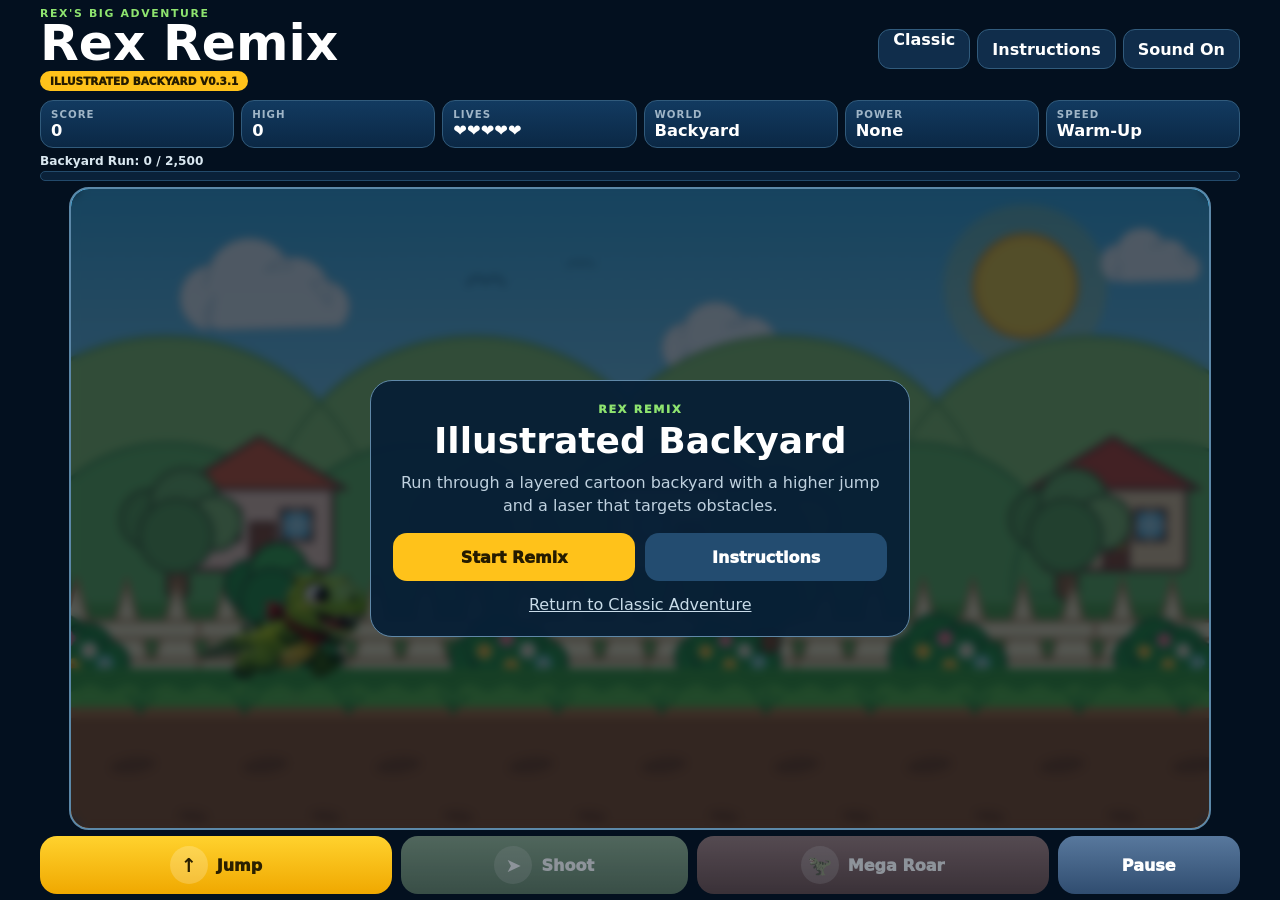
==== commit f9389501: "Tune Rex Remix jump, laser, and cartoon background" ====
--- a/remix/index.html
+++ b/remix/index.html
@@ -15,7 +15,7 @@
       <div class="brand">
         <p>Rex's Big Adventure</p>
         <h1>Rex Remix</h1>
-        <span>Illustrated Backyard v0.3</span>
+        <span>Illustrated Backyard v0.3.1</span>
       </div>
       <div class="top-actions">
         <a href="../">Classic</a>
@@ -45,7 +45,7 @@
         <div class="panel">
           <p class="kicker">REX REMIX</p>
           <h2 id="overlayTitle">Illustrated Backyard</h2>
-          <p id="overlayMessage">A polished illustrated Backyard run with clearer obstacles, readable power-ups, and tighter jumping.</p>
+          <p id="overlayMessage">Run through a layered cartoon backyard with a higher jump and a laser that targets obstacles.</p>
           <div class="menu-actions">
             <button id="startBtn" type="button">Start Remix</button>
             <button id="overlayInstructionsBtn" class="secondary" type="button">Instructions</button>
@@ -68,17 +68,17 @@
       <p class="kicker">HOW TO PLAY</p>
       <h2 id="instructionsTitle">Rex Remix Instructions</h2>
       <div class="instruction-grid">
-        <article><b>Jump</b><span>Tap for a normal jump. Hold briefly for maximum height.</span></article>
-        <article><b>Shoot</b><span>Collect the green Laser orb, then use Shoot to clear obstacles.</span></article>
+        <article><b>Jump</b><span>Tap for a full jump. Hold briefly to gain a little more height for tall obstacles.</span></article>
+        <article><b>Shoot</b><span>Collect the green Laser orb. Each shot aims into the obstacle lane and destroys one obstacle.</span></article>
         <article><b>Mega Roar</b><span>Collect the red Roar orb. One roar clears every obstacle on screen.</span></article>
         <article><b>Shield</b><span>The blue Shield orb blocks one hit without costing a life.</span></article>
         <article><b>Five Lives</b><span>Rex starts with five hearts and gets brief recovery protection after a hit.</span></article>
-        <article><b>Backyard Goal</b><span>Reach 2,500 points to complete this illustrated prototype.</span></article>
+        <article><b>Backyard Goal</b><span>Reach 2,500 points to complete the illustrated Backyard.</span></article>
       </div>
       <button id="closeInstructionsBtn" type="button">Back to Game</button>
     </div>
   </section>
 
-  <script src="remix.js?v=0.3.0"></script>
+  <script src="remix.js?v=0.3.1"></script>
 </body>
 </html>
